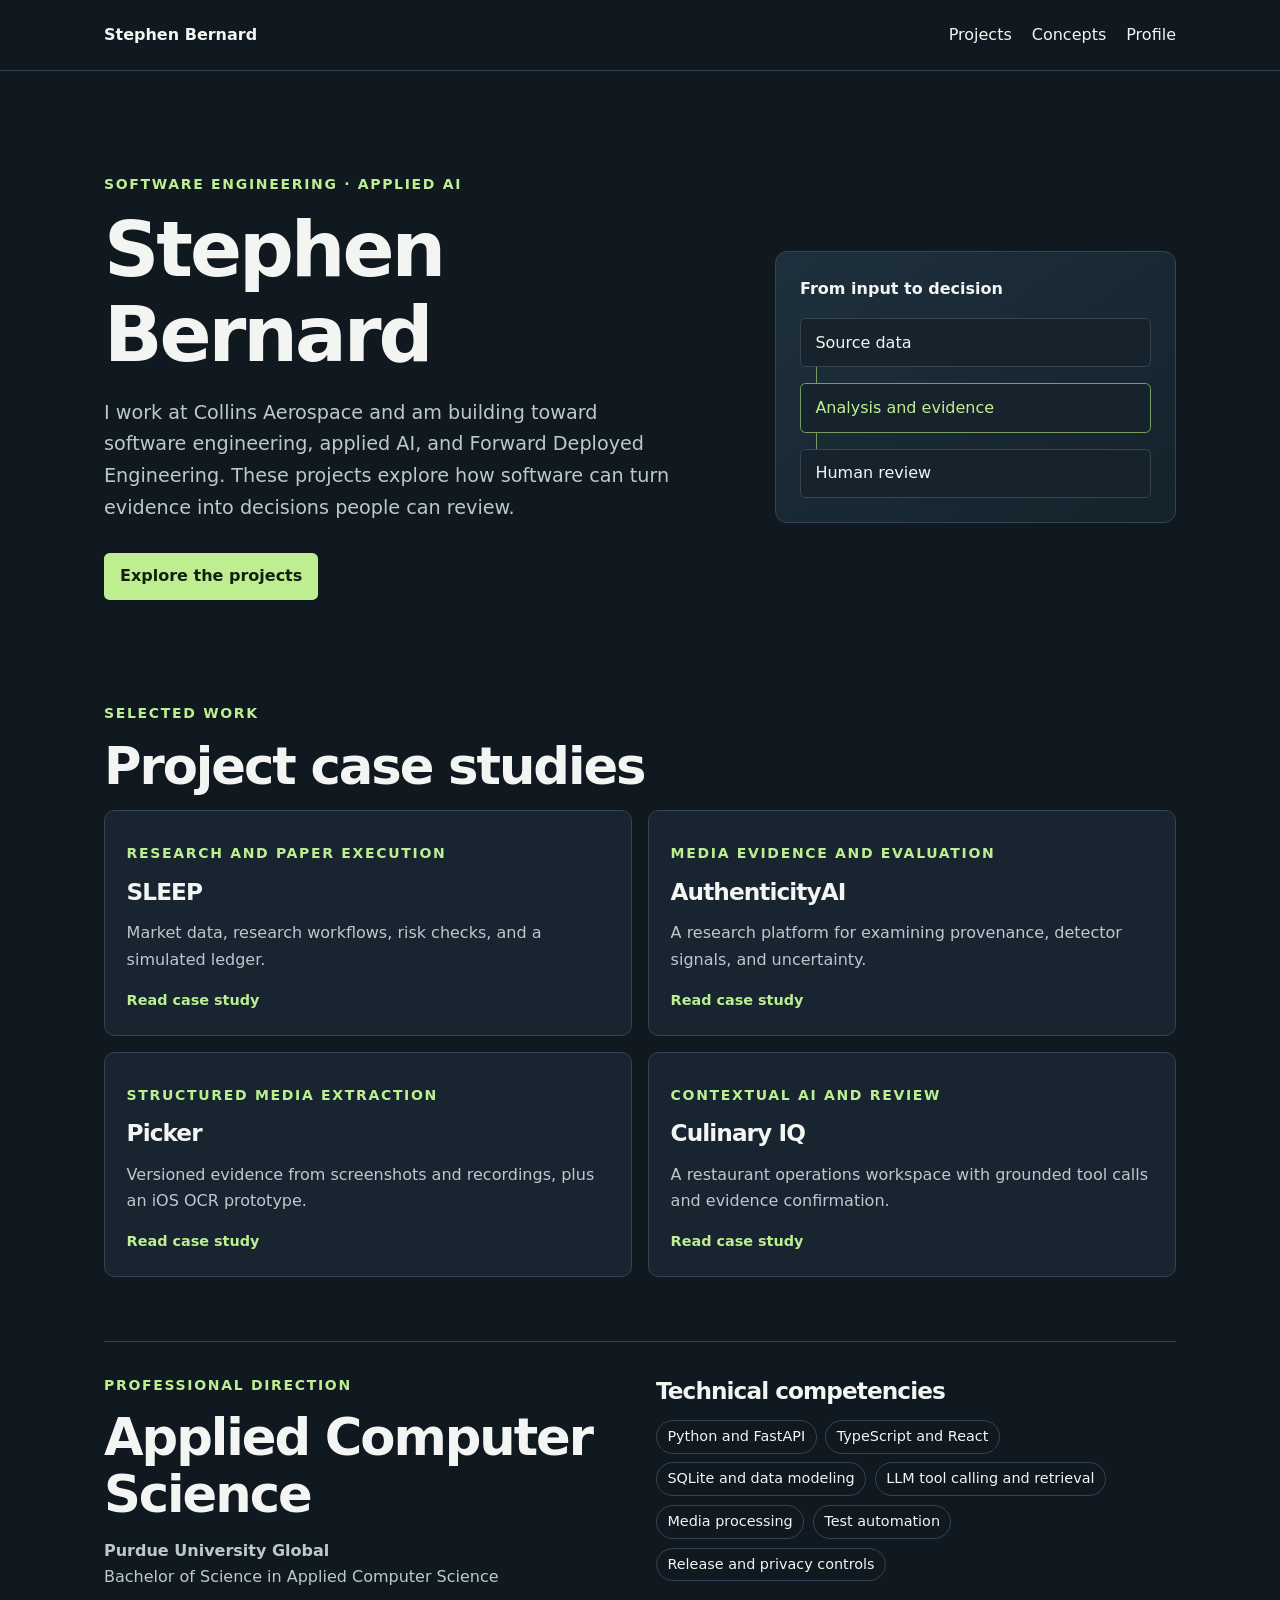
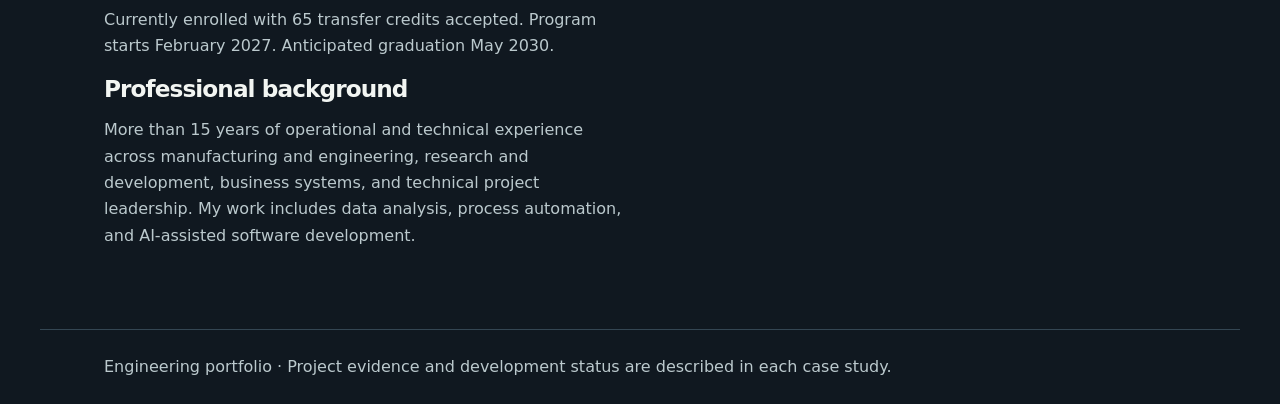
==== index.html @ f7d9ebbc "Publish reviewed engineering portfolio" ====
<!doctype html>
<html lang="en"><head><meta charset="utf-8"><meta name="viewport" content="width=device-width, initial-scale=1"><meta name="description" content="Engineering case studies in applied AI, software systems, and human review."><title>Stephen Bernard | Engineering Portfolio</title><link rel="stylesheet" href="styles.css"></head>
<body><a class="skip" href="#main">Skip to content</a><header><nav aria-label="Primary"><a class="wordmark" href="./">Stephen Bernard</a><div><a href="index.html#projects">Projects</a><a href="concepts.html">Concepts</a><a href="index.html#profile">Profile</a></div></nav></header>
<main id="main"><section class="hero"><div><p class="kicker">Software Engineering  &middot;  Applied AI</p><h1>Stephen Bernard</h1><p class="intro">I work at Collins Aerospace and am building toward software engineering, applied AI, and Forward Deployed Engineering. These projects explore how software can turn evidence into decisions people can review.</p><a class="button" href="#projects">Explore the projects</a></div><figure class="schematic"><figcaption>From input to decision</figcaption><div class="node">Source data</div><div class="connector"></div><div class="node accent">Analysis and evidence</div><div class="connector"></div><div class="node">Human review</div></figure></section>
<section id="projects"><p class="kicker">Selected work</p><h2>Project case studies</h2><div class="grid"><a class="card" href="sleep.html"><p class="kicker">Research and paper execution</p><h3>SLEEP</h3><p>Market data, research workflows, risk checks, and a simulated ledger.</p><strong>Read case study</strong></a><a class="card" href="authenticityai.html"><p class="kicker">Media evidence and evaluation</p><h3>AuthenticityAI</h3><p>A research platform for examining provenance, detector signals, and uncertainty.</p><strong>Read case study</strong></a><a class="card" href="picker.html"><p class="kicker">Structured media extraction</p><h3>Picker</h3><p>Versioned evidence from screenshots and recordings, plus an iOS OCR prototype.</p><strong>Read case study</strong></a><a class="card" href="culinary-iq.html"><p class="kicker">Contextual AI and review</p><h3>Culinary IQ</h3><p>A restaurant operations workspace with grounded tool calls and evidence confirmation.</p><strong>Read case study</strong></a></div></section>
<section id="profile" class="profile"><div><p class="kicker">Professional direction</p><h2>Applied Computer Science</h2><p><strong>Purdue University Global</strong><br>Bachelor of Science in Applied Computer Science</p><p>Currently enrolled with 65 transfer credits accepted. Program starts February 2027. Anticipated graduation May 2030.</p><h3>Professional background</h3><p>More than 15 years of operational and technical experience across manufacturing and engineering, research and development, business systems, and technical project leadership. My work includes data analysis, process automation, and AI-assisted software development.</p></div><div><h3>Technical competencies</h3><ul class="chips"><li>Python and FastAPI</li><li>TypeScript and React</li><li>SQLite and data modeling</li><li>LLM tool calling and retrieval</li><li>Media processing</li><li>Test automation</li><li>Release and privacy controls</li></ul></div></section></main>
<footer>Engineering portfolio  &middot;  Project evidence and development status are described in each case study.</footer></body></html>
---- styles.css ----
:root{color-scheme:dark;--bg:#101820;--panel:#182530;--border:#344653;--text:#f2f5f2;--muted:#bbc9cd;--accent:#bdef91}*{box-sizing:border-box}html{scroll-behavior:smooth}body{margin:0;background:var(--bg);color:var(--text);font-family:"Segoe UI",system-ui,sans-serif;font-size:1rem;line-height:1.65}a{color:inherit}a:focus-visible{outline:2px solid var(--accent);outline-offset:5px}.skip{position:absolute;left:-999px}.skip:focus{left:1rem;top:1rem;background:var(--bg);z-index:2}header{border-bottom:1px solid var(--border)}nav,main,footer{max-width:1200px;margin:auto;padding-inline:clamp(1.25rem,5vw,4rem)}nav{min-height:70px;display:flex;align-items:center;justify-content:space-between;gap:1rem}nav div{display:flex;gap:1.25rem}nav a{text-decoration:none}nav a:hover{color:var(--accent)}.wordmark{font-weight:700}.hero{display:grid;grid-template-columns:1.45fr 1fr;gap:clamp(2rem,7vw,6rem);align-items:center;padding-block:clamp(3rem,8vw,7rem)}.kicker{font-weight:700;letter-spacing:.12em;text-transform:uppercase;color:var(--accent);font-size:.875rem;margin:0 0 .75rem}h1,h2,h3{line-height:1.1;letter-spacing:-.04em;margin:.25rem 0 1rem}h1{font-size:clamp(2.5rem,6vw,5rem);max-width:16ch}h2{font-size:clamp(2rem,4vw,3.25rem)}h3{font-size:1.45rem}p{color:var(--muted);max-width:70ch}.intro{font-size:1.2rem}.button{display:inline-block;background:var(--accent);color:#122010;font-weight:700;padding:.65rem 1rem;border-radius:.35rem;text-decoration:none;margin-top:.65rem}.schematic{margin:0;border:1px solid var(--border);padding:1.5rem;border-radius:.75rem;background:linear-gradient(145deg,#1e303d,#14222b)}figcaption{font-weight:700;margin-bottom:1rem}.node{padding:.65rem .9rem;border:1px solid var(--border);border-radius:.35rem;background:#17232c}.node.accent{color:var(--accent);border-color:#769d62}.connector{width:1px;height:1rem;background:#769d62;margin-inline:1rem}.grid{display:grid;grid-template-columns:repeat(2,minmax(0,1fr));gap:1rem}.card{display:block;padding:1.35rem;border:1px solid var(--border);background:var(--panel);border-radius:.65rem;text-decoration:none;transition:border-color .15s}.card:hover{border-color:var(--accent)}.card p{margin:.6rem 0 .85rem}.card strong{color:var(--accent);font-size:.9rem}.profile{border-top:1px solid var(--border);margin-top:4rem;padding-top:2rem;display:grid;grid-template-columns:1fr 1fr;gap:2rem}.chips{padding:0;list-style:none;display:flex;flex-wrap:wrap;gap:.55rem}.chips li{border:1px solid var(--border);border-radius:10rem;padding:.25rem .65rem;font-size:.9rem}footer{color:var(--muted);margin-top:4rem;padding-block:1.5rem;border-top:1px solid var(--border)}.case{padding-top:3rem}.case>section,.case>article{margin-block:2rem}.case h2{font-size:1.75rem}.case .schematic{max-width:640px}.case .intro{max-width:65ch}.back{color:var(--accent)}@media(max-width:700px){.hero,.grid,.profile{grid-template-columns:1fr}.hero{padding-block:2.5rem}.profile{margin-top:2.5rem}nav div{gap:.75rem}nav{font-size:.9rem}}@media(prefers-reduced-motion:reduce){html{scroll-behavior:auto}}
.case-links{margin:1.25rem 0;display:flex;min-height:0;flex-wrap:wrap;justify-content:flex-start;padding:0;gap:.75rem 1.25rem}.case-links a,.code-example summary,.concepts-grid a{color:var(--accent)}.diagrams,.concepts-grid{display:grid;grid-template-columns:repeat(2,minmax(0,1fr));gap:1rem}.diagrams figure{margin:0;background:var(--panel);border:1px solid var(--border);border-radius:.7rem;padding:.65rem}.diagrams img{display:block;max-width:100%;height:auto;border-radius:.5rem}.diagrams figcaption{margin:.55rem 0 0}.code-example,.concepts-grid article{border:1px solid var(--border);border-radius:.65rem;padding:1.1rem;background:var(--panel);margin-bottom:1rem}.code-example summary{cursor:pointer;font-weight:700}.code-example summary span{display:inline-block;margin-left:.5rem;font-size:.875rem;color:var(--muted)}.code-example h3{font-size:1.12rem;margin:1.15rem 0 .35rem}.code-example p{margin:.4rem 0 .75rem}.provenance{overflow-wrap:anywhere}.source{overflow:auto;max-width:100%;margin:1rem 0 0;padding:1rem;border:1px solid var(--border);border-radius:.5rem;background:#10171e;color:#edf3f7;font: .91rem/1.6 Consolas,monospace;tab-size:4}.source:focus-visible{outline:2px solid var(--accent)}.source .k,.source .kd,.source .kn,.source .kc,.source .kt,.source .ow{color:#d7b9ff}.source .s,.source .s1,.source .s2,.source .sd,.source .sa,.source .si{color:#bdef91}.source .nb,.source .nf,.source .nc{color:#9edaff}.source .m,.source .mi,.source .mf{color:#f8cb93}.source .c,.source .c1{color:#acbdc4}.concepts-grid h2{font-size:1.3rem}@media(max-width:740px){.diagrams,.concepts-grid{grid-template-columns:1fr}.code-example{padding:.8rem}nav div{flex-wrap:wrap;justify-content:flex-end}}

.code-example p{overflow-wrap:anywhere}
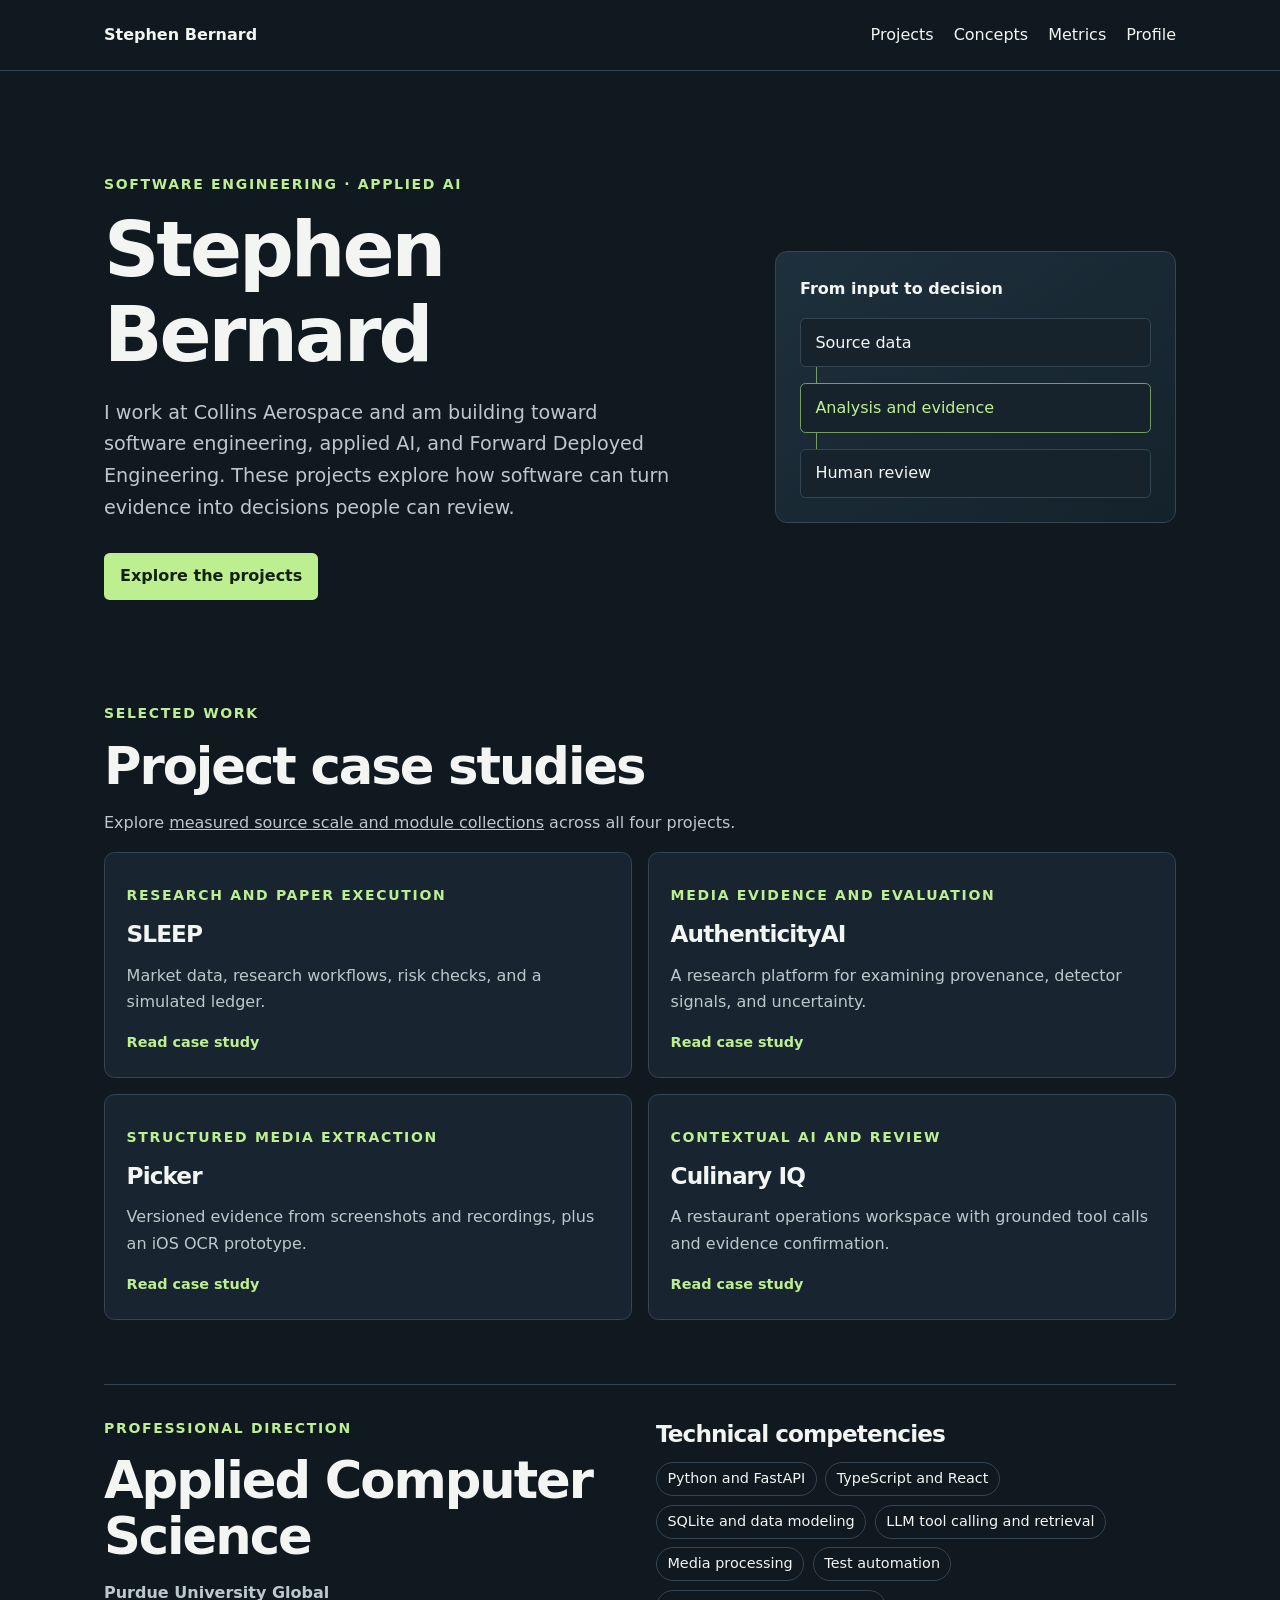
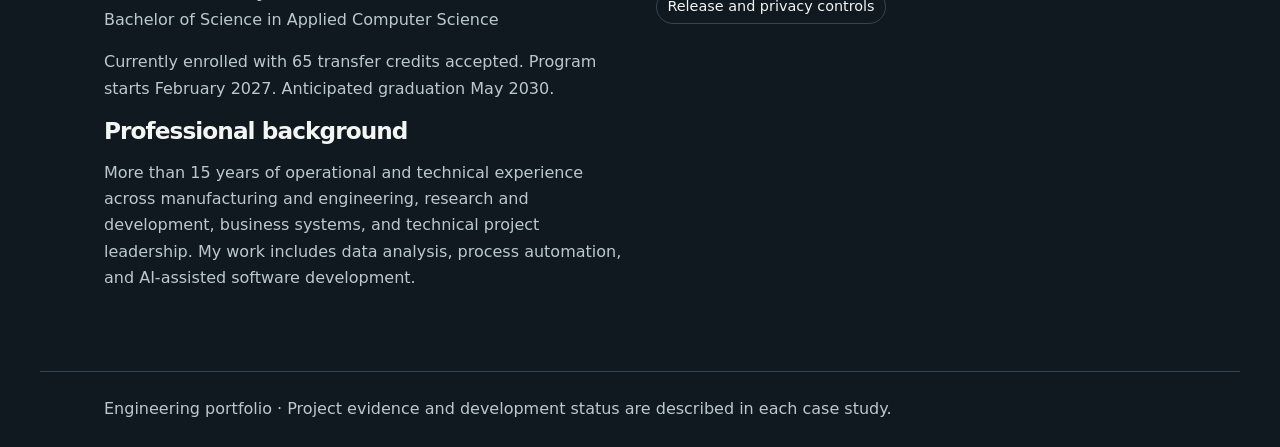
==== commit a792dcf1: "Expand verified engineering source collections and metrics" ====
--- a/index.html
+++ b/index.html
@@ -1,7 +1,7 @@
 <!doctype html>
 <html lang="en"><head><meta charset="utf-8"><meta name="viewport" content="width=device-width, initial-scale=1"><meta name="description" content="Engineering case studies in applied AI, software systems, and human review."><title>Stephen Bernard | Engineering Portfolio</title><link rel="stylesheet" href="styles.css"></head>
-<body><a class="skip" href="#main">Skip to content</a><header><nav aria-label="Primary"><a class="wordmark" href="./">Stephen Bernard</a><div><a href="index.html#projects">Projects</a><a href="concepts.html">Concepts</a><a href="index.html#profile">Profile</a></div></nav></header>
+<body><a class="skip" href="#main">Skip to content</a><header><nav aria-label="Primary"><a class="wordmark" href="./">Stephen Bernard</a><div><a href="index.html#projects">Projects</a><a href="concepts.html">Concepts</a><a href="metrics.html">Metrics</a><a href="index.html#profile">Profile</a></div></nav></header>
 <main id="main"><section class="hero"><div><p class="kicker">Software Engineering  &middot;  Applied AI</p><h1>Stephen Bernard</h1><p class="intro">I work at Collins Aerospace and am building toward software engineering, applied AI, and Forward Deployed Engineering. These projects explore how software can turn evidence into decisions people can review.</p><a class="button" href="#projects">Explore the projects</a></div><figure class="schematic"><figcaption>From input to decision</figcaption><div class="node">Source data</div><div class="connector"></div><div class="node accent">Analysis and evidence</div><div class="connector"></div><div class="node">Human review</div></figure></section>
-<section id="projects"><p class="kicker">Selected work</p><h2>Project case studies</h2><div class="grid"><a class="card" href="sleep.html"><p class="kicker">Research and paper execution</p><h3>SLEEP</h3><p>Market data, research workflows, risk checks, and a simulated ledger.</p><strong>Read case study</strong></a><a class="card" href="authenticityai.html"><p class="kicker">Media evidence and evaluation</p><h3>AuthenticityAI</h3><p>A research platform for examining provenance, detector signals, and uncertainty.</p><strong>Read case study</strong></a><a class="card" href="picker.html"><p class="kicker">Structured media extraction</p><h3>Picker</h3><p>Versioned evidence from screenshots and recordings, plus an iOS OCR prototype.</p><strong>Read case study</strong></a><a class="card" href="culinary-iq.html"><p class="kicker">Contextual AI and review</p><h3>Culinary IQ</h3><p>A restaurant operations workspace with grounded tool calls and evidence confirmation.</p><strong>Read case study</strong></a></div></section>
+<section id="projects"><p class="kicker">Selected work</p><h2>Project case studies</h2><p>Explore <a href="metrics.html">measured source scale and module collections</a> across all four projects.</p><div class="grid"><a class="card" href="sleep.html"><p class="kicker">Research and paper execution</p><h3>SLEEP</h3><p>Market data, research workflows, risk checks, and a simulated ledger.</p><strong>Read case study</strong></a><a class="card" href="authenticityai.html"><p class="kicker">Media evidence and evaluation</p><h3>AuthenticityAI</h3><p>A research platform for examining provenance, detector signals, and uncertainty.</p><strong>Read case study</strong></a><a class="card" href="picker.html"><p class="kicker">Structured media extraction</p><h3>Picker</h3><p>Versioned evidence from screenshots and recordings, plus an iOS OCR prototype.</p><strong>Read case study</strong></a><a class="card" href="culinary-iq.html"><p class="kicker">Contextual AI and review</p><h3>Culinary IQ</h3><p>A restaurant operations workspace with grounded tool calls and evidence confirmation.</p><strong>Read case study</strong></a></div></section>
 <section id="profile" class="profile"><div><p class="kicker">Professional direction</p><h2>Applied Computer Science</h2><p><strong>Purdue University Global</strong><br>Bachelor of Science in Applied Computer Science</p><p>Currently enrolled with 65 transfer credits accepted. Program starts February 2027. Anticipated graduation May 2030.</p><h3>Professional background</h3><p>More than 15 years of operational and technical experience across manufacturing and engineering, research and development, business systems, and technical project leadership. My work includes data analysis, process automation, and AI-assisted software development.</p></div><div><h3>Technical competencies</h3><ul class="chips"><li>Python and FastAPI</li><li>TypeScript and React</li><li>SQLite and data modeling</li><li>LLM tool calling and retrieval</li><li>Media processing</li><li>Test automation</li><li>Release and privacy controls</li></ul></div></section></main>
 <footer>Engineering portfolio  &middot;  Project evidence and development status are described in each case study.</footer></body></html>
--- a/styles.css
+++ b/styles.css
@@ -2,3 +2,5 @@
 .case-links{margin:1.25rem 0;display:flex;min-height:0;flex-wrap:wrap;justify-content:flex-start;padding:0;gap:.75rem 1.25rem}.case-links a,.code-example summary,.concepts-grid a{color:var(--accent)}.diagrams,.concepts-grid{display:grid;grid-template-columns:repeat(2,minmax(0,1fr));gap:1rem}.diagrams figure{margin:0;background:var(--panel);border:1px solid var(--border);border-radius:.7rem;padding:.65rem}.diagrams img{display:block;max-width:100%;height:auto;border-radius:.5rem}.diagrams figcaption{margin:.55rem 0 0}.code-example,.concepts-grid article{border:1px solid var(--border);border-radius:.65rem;padding:1.1rem;background:var(--panel);margin-bottom:1rem}.code-example summary{cursor:pointer;font-weight:700}.code-example summary span{display:inline-block;margin-left:.5rem;font-size:.875rem;color:var(--muted)}.code-example h3{font-size:1.12rem;margin:1.15rem 0 .35rem}.code-example p{margin:.4rem 0 .75rem}.provenance{overflow-wrap:anywhere}.source{overflow:auto;max-width:100%;margin:1rem 0 0;padding:1rem;border:1px solid var(--border);border-radius:.5rem;background:#10171e;color:#edf3f7;font: .91rem/1.6 Consolas,monospace;tab-size:4}.source:focus-visible{outline:2px solid var(--accent)}.source .k,.source .kd,.source .kn,.source .kc,.source .kt,.source .ow{color:#d7b9ff}.source .s,.source .s1,.source .s2,.source .sd,.source .sa,.source .si{color:#bdef91}.source .nb,.source .nf,.source .nc{color:#9edaff}.source .m,.source .mi,.source .mf{color:#f8cb93}.source .c,.source .c1{color:#acbdc4}.concepts-grid h2{font-size:1.3rem}@media(max-width:740px){.diagrams,.concepts-grid{grid-template-columns:1fr}.code-example{padding:.8rem}nav div{flex-wrap:wrap;justify-content:flex-end}}
 
 .code-example p{overflow-wrap:anywhere}
+
+.metric-cards{display:grid;grid-template-columns:repeat(2,minmax(0,1fr));gap:.65rem}.metric-cards div{padding:.8rem;background:#203240;border:1px solid var(--border);border-radius:.5rem}.metric-cards span{display:block;color:var(--muted);font-size:.9rem}.metric-cards strong{display:block;color:var(--accent);font-size:1.45rem}.language-bars{list-style:none;padding:0;max-width:46rem}.language-bars li{margin:.65rem 0}.language-bars li div{display:flex;justify-content:space-between;gap:.5rem}.language-bars meter{width:100%;height:.7rem}.module-index{columns:2;overflow-wrap:anywhere}.module summary{overflow-wrap:anywhere}.module{min-width:0}.module img{max-width:100%}@media(max-width:700px){.module-index{columns:1}.metric-cards span{font-size:.8rem}}
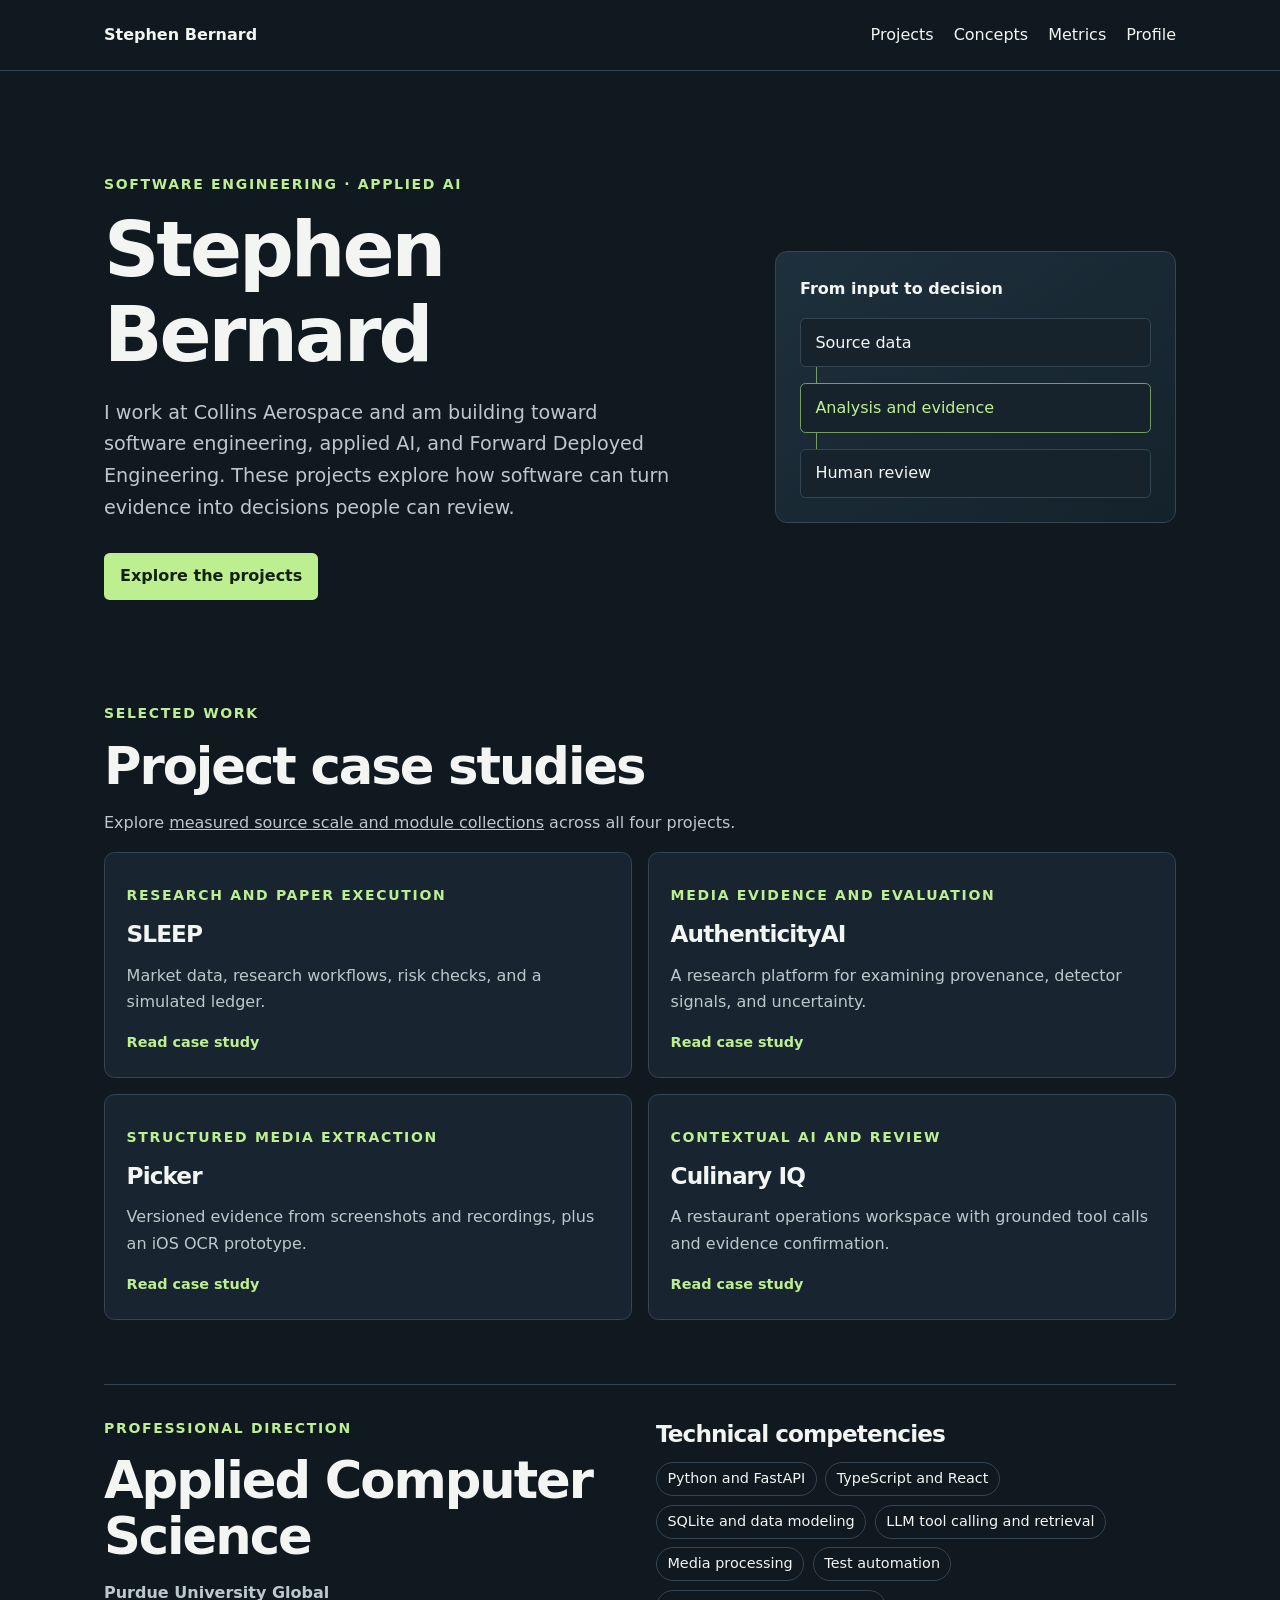
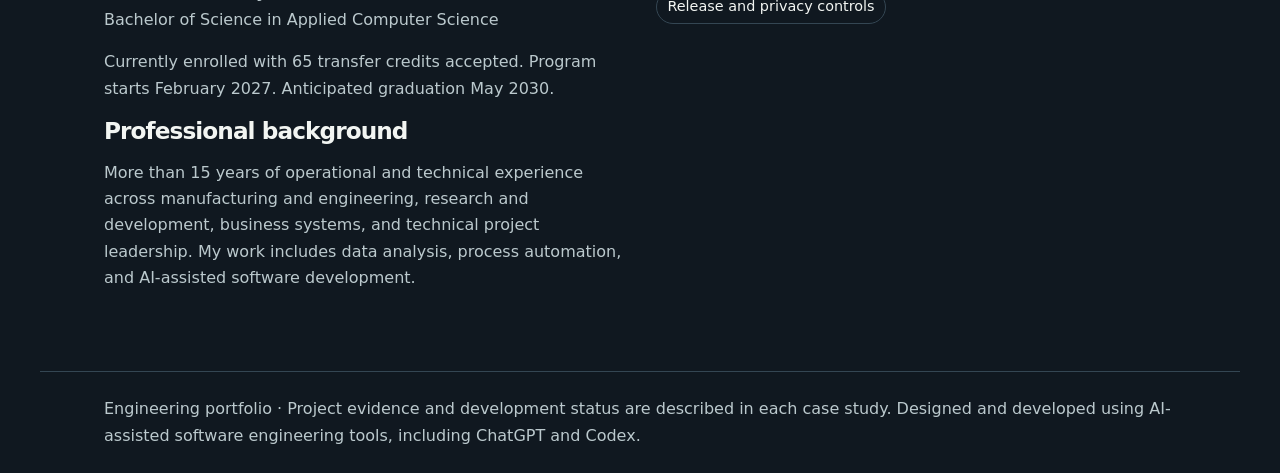
==== commit fc46e5aa: "Standardize AI-assisted development attribution" ====
--- a/index.html
+++ b/index.html
@@ -4,4 +4,4 @@
 <main id="main"><section class="hero"><div><p class="kicker">Software Engineering  &middot;  Applied AI</p><h1>Stephen Bernard</h1><p class="intro">I work at Collins Aerospace and am building toward software engineering, applied AI, and Forward Deployed Engineering. These projects explore how software can turn evidence into decisions people can review.</p><a class="button" href="#projects">Explore the projects</a></div><figure class="schematic"><figcaption>From input to decision</figcaption><div class="node">Source data</div><div class="connector"></div><div class="node accent">Analysis and evidence</div><div class="connector"></div><div class="node">Human review</div></figure></section>
 <section id="projects"><p class="kicker">Selected work</p><h2>Project case studies</h2><p>Explore <a href="metrics.html">measured source scale and module collections</a> across all four projects.</p><div class="grid"><a class="card" href="sleep.html"><p class="kicker">Research and paper execution</p><h3>SLEEP</h3><p>Market data, research workflows, risk checks, and a simulated ledger.</p><strong>Read case study</strong></a><a class="card" href="authenticityai.html"><p class="kicker">Media evidence and evaluation</p><h3>AuthenticityAI</h3><p>A research platform for examining provenance, detector signals, and uncertainty.</p><strong>Read case study</strong></a><a class="card" href="picker.html"><p class="kicker">Structured media extraction</p><h3>Picker</h3><p>Versioned evidence from screenshots and recordings, plus an iOS OCR prototype.</p><strong>Read case study</strong></a><a class="card" href="culinary-iq.html"><p class="kicker">Contextual AI and review</p><h3>Culinary IQ</h3><p>A restaurant operations workspace with grounded tool calls and evidence confirmation.</p><strong>Read case study</strong></a></div></section>
 <section id="profile" class="profile"><div><p class="kicker">Professional direction</p><h2>Applied Computer Science</h2><p><strong>Purdue University Global</strong><br>Bachelor of Science in Applied Computer Science</p><p>Currently enrolled with 65 transfer credits accepted. Program starts February 2027. Anticipated graduation May 2030.</p><h3>Professional background</h3><p>More than 15 years of operational and technical experience across manufacturing and engineering, research and development, business systems, and technical project leadership. My work includes data analysis, process automation, and AI-assisted software development.</p></div><div><h3>Technical competencies</h3><ul class="chips"><li>Python and FastAPI</li><li>TypeScript and React</li><li>SQLite and data modeling</li><li>LLM tool calling and retrieval</li><li>Media processing</li><li>Test automation</li><li>Release and privacy controls</li></ul></div></section></main>
-<footer>Engineering portfolio  &middot;  Project evidence and development status are described in each case study.</footer></body></html>+<footer>Engineering portfolio  &middot;  Project evidence and development status are described in each case study. Designed and developed using AI-assisted software engineering tools, including ChatGPT and Codex.</footer></body></html>
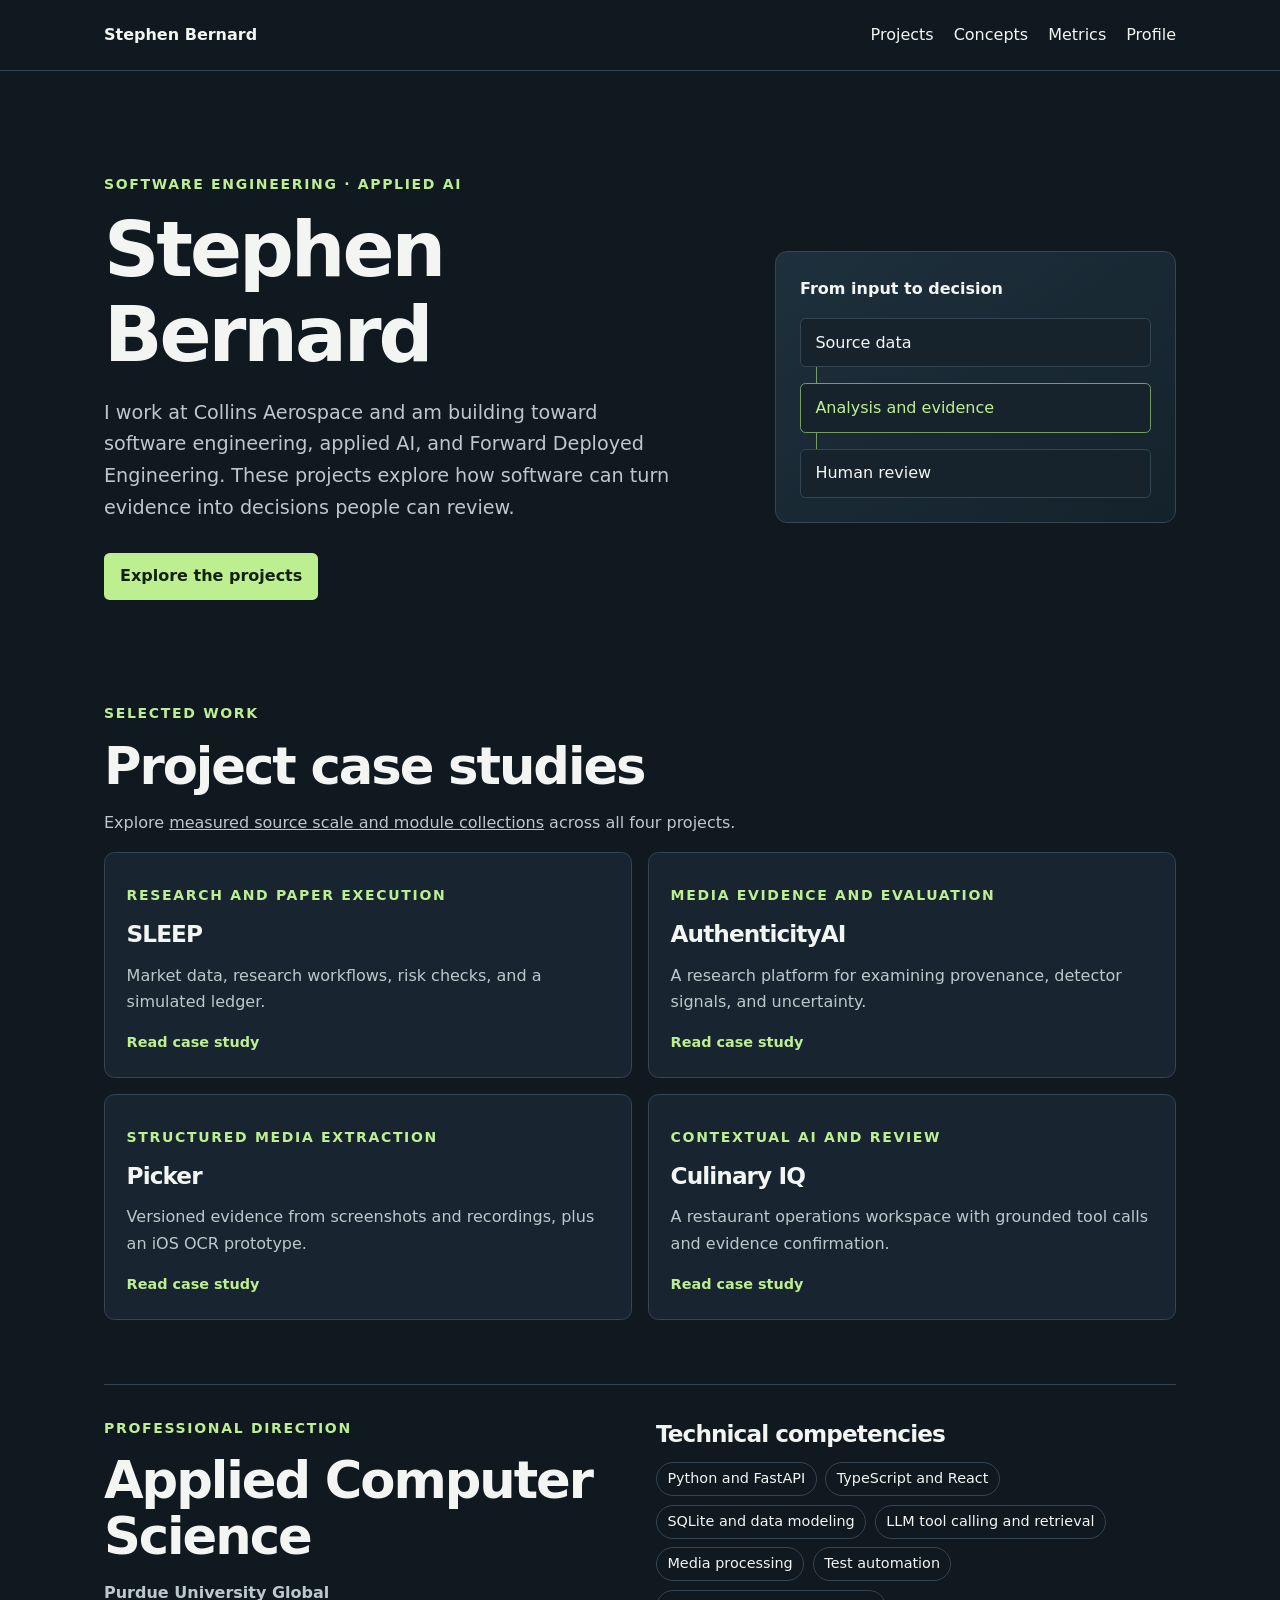
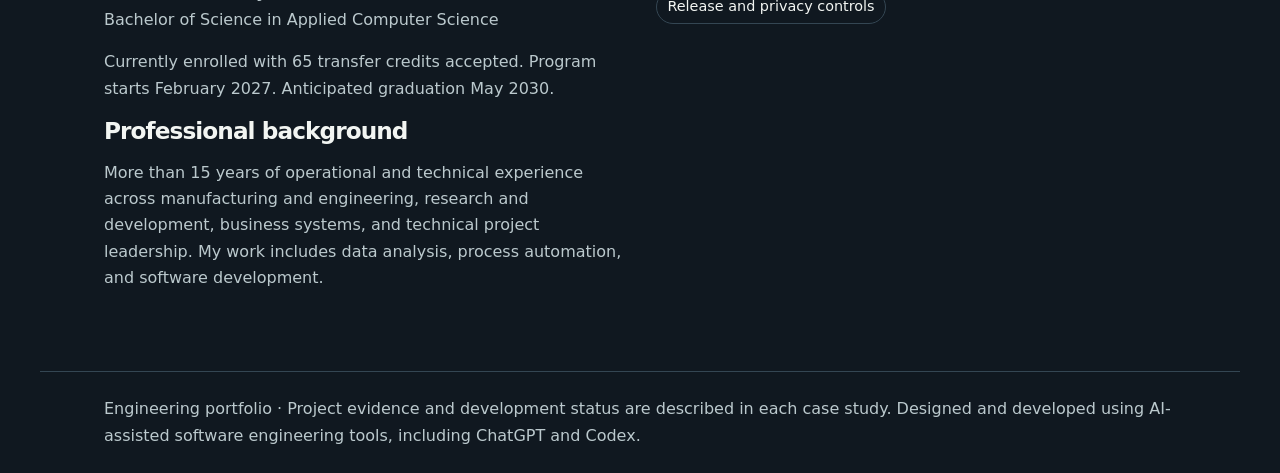
==== commit 2f715c74: "Use the standard AI attribution on the portfolio home page" ====
--- a/index.html
+++ b/index.html
@@ -3,5 +3,5 @@
 <body><a class="skip" href="#main">Skip to content</a><header><nav aria-label="Primary"><a class="wordmark" href="./">Stephen Bernard</a><div><a href="index.html#projects">Projects</a><a href="concepts.html">Concepts</a><a href="metrics.html">Metrics</a><a href="index.html#profile">Profile</a></div></nav></header>
 <main id="main"><section class="hero"><div><p class="kicker">Software Engineering  &middot;  Applied AI</p><h1>Stephen Bernard</h1><p class="intro">I work at Collins Aerospace and am building toward software engineering, applied AI, and Forward Deployed Engineering. These projects explore how software can turn evidence into decisions people can review.</p><a class="button" href="#projects">Explore the projects</a></div><figure class="schematic"><figcaption>From input to decision</figcaption><div class="node">Source data</div><div class="connector"></div><div class="node accent">Analysis and evidence</div><div class="connector"></div><div class="node">Human review</div></figure></section>
 <section id="projects"><p class="kicker">Selected work</p><h2>Project case studies</h2><p>Explore <a href="metrics.html">measured source scale and module collections</a> across all four projects.</p><div class="grid"><a class="card" href="sleep.html"><p class="kicker">Research and paper execution</p><h3>SLEEP</h3><p>Market data, research workflows, risk checks, and a simulated ledger.</p><strong>Read case study</strong></a><a class="card" href="authenticityai.html"><p class="kicker">Media evidence and evaluation</p><h3>AuthenticityAI</h3><p>A research platform for examining provenance, detector signals, and uncertainty.</p><strong>Read case study</strong></a><a class="card" href="picker.html"><p class="kicker">Structured media extraction</p><h3>Picker</h3><p>Versioned evidence from screenshots and recordings, plus an iOS OCR prototype.</p><strong>Read case study</strong></a><a class="card" href="culinary-iq.html"><p class="kicker">Contextual AI and review</p><h3>Culinary IQ</h3><p>A restaurant operations workspace with grounded tool calls and evidence confirmation.</p><strong>Read case study</strong></a></div></section>
-<section id="profile" class="profile"><div><p class="kicker">Professional direction</p><h2>Applied Computer Science</h2><p><strong>Purdue University Global</strong><br>Bachelor of Science in Applied Computer Science</p><p>Currently enrolled with 65 transfer credits accepted. Program starts February 2027. Anticipated graduation May 2030.</p><h3>Professional background</h3><p>More than 15 years of operational and technical experience across manufacturing and engineering, research and development, business systems, and technical project leadership. My work includes data analysis, process automation, and AI-assisted software development.</p></div><div><h3>Technical competencies</h3><ul class="chips"><li>Python and FastAPI</li><li>TypeScript and React</li><li>SQLite and data modeling</li><li>LLM tool calling and retrieval</li><li>Media processing</li><li>Test automation</li><li>Release and privacy controls</li></ul></div></section></main>
+<section id="profile" class="profile"><div><p class="kicker">Professional direction</p><h2>Applied Computer Science</h2><p><strong>Purdue University Global</strong><br>Bachelor of Science in Applied Computer Science</p><p>Currently enrolled with 65 transfer credits accepted. Program starts February 2027. Anticipated graduation May 2030.</p><h3>Professional background</h3><p>More than 15 years of operational and technical experience across manufacturing and engineering, research and development, business systems, and technical project leadership. My work includes data analysis, process automation, and software development.</p></div><div><h3>Technical competencies</h3><ul class="chips"><li>Python and FastAPI</li><li>TypeScript and React</li><li>SQLite and data modeling</li><li>LLM tool calling and retrieval</li><li>Media processing</li><li>Test automation</li><li>Release and privacy controls</li></ul></div></section></main>
 <footer>Engineering portfolio  &middot;  Project evidence and development status are described in each case study. Designed and developed using AI-assisted software engineering tools, including ChatGPT and Codex.</footer></body></html>
